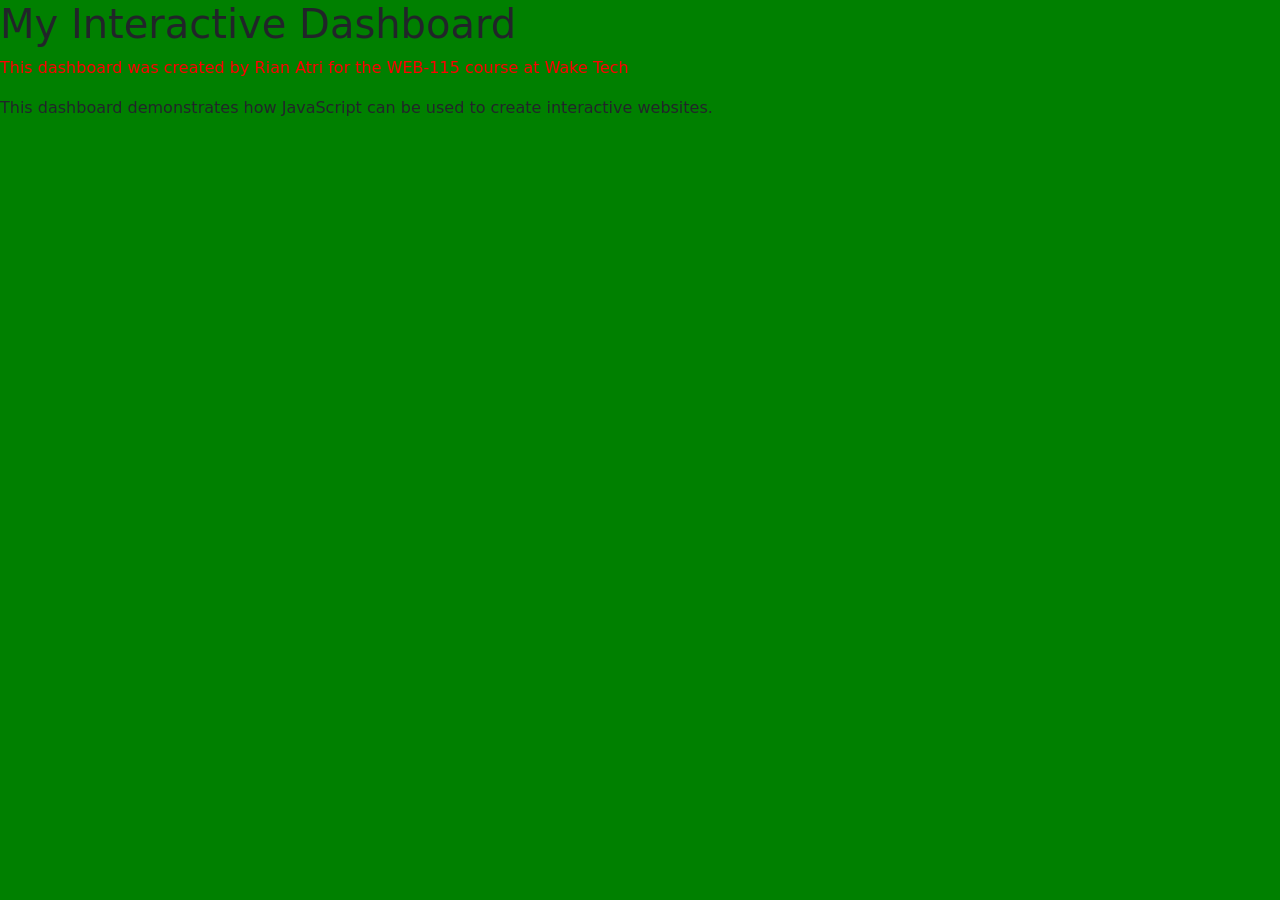
==== index.html @ 9f765875 "CSS Repair" ====
<!DOCTYPE html>
<html lang="en">
<head>
    
    <meta charset="UTF-8">
    <meta name="viewport" content="width=device-width, initial-scale=1.0">
    <title>Interactive Dashboard</title>
    <!-- Bootstrap  -->
    <link href="https://cdn.jsdelivr.net/npm/bootstrap@5.3.8/dist/css/bootstrap.min.css" rel="stylesheet" integrity="sha384-sRIl4kxILFvY47J16cr9ZwB07vP4J8+LH7qKQnuqkuIAvNWLzeN8tE5YBujZqJLB" crossorigin="anonymous">
    <script defer src="https://cdn.jsdelivr.net/npm/bootstrap@5.3.8/dist/js/bootstrap.bundle.min.js" integrity="sha384-FKyoEForCGlyvwx9Hj09JcYn3nv7wiPVlz7YYwJrWVcXK/BmnVDxM+D2scQbITxI" crossorigin="anonymous"></script>
    <link rel="stylesheet" href="css/style.css">

    <script defer src="js/script.js"></script>
</head>
<body>
    
    <h1>My Interactive Dashboard</h1>
    <p>This dashboard was created by Rian Atri for the WEB-115 course at Wake Tech</p>

    <script>
    document.write("This dashboard demonstrates how JavaScript can be used to create interactive websites.")
    </script>

    <noscript>Unfortunately, your web browser does not support JavaScript.</noscript>

     <div class="container">
    <div class="row">
        <!-- Dashboard Content -->
    </div>
</div>
</body>
</html>
---- css/style.css ----
p { 
    color: red;
}
body {
    background-color: green;
}
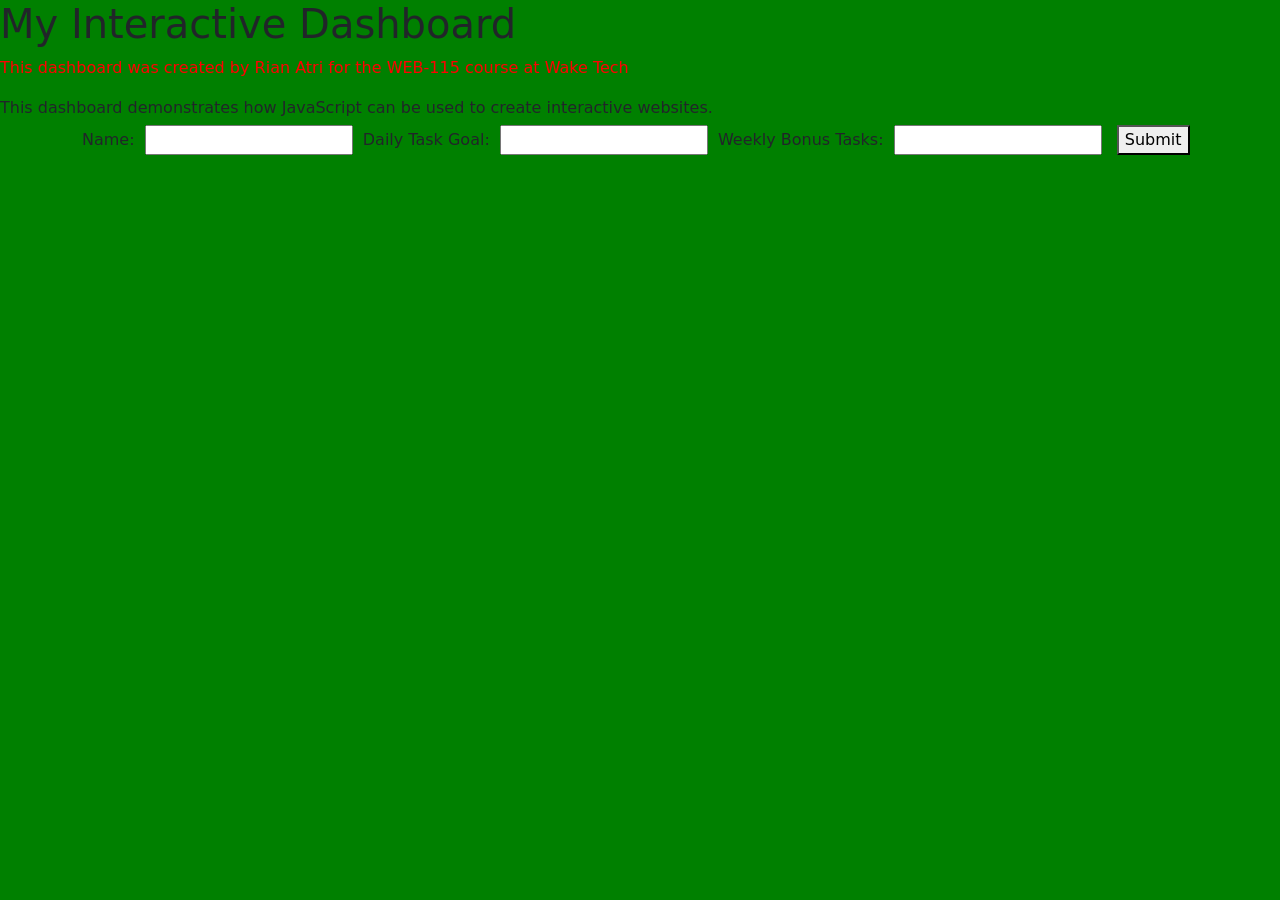
==== commit d6108714: "Created weekly goal function and form" ====
--- a/index.html
+++ b/index.html
@@ -10,7 +10,11 @@
     <script defer src="https://cdn.jsdelivr.net/npm/bootstrap@5.3.8/dist/js/bootstrap.bundle.min.js" integrity="sha384-FKyoEForCGlyvwx9Hj09JcYn3nv7wiPVlz7YYwJrWVcXK/BmnVDxM+D2scQbITxI" crossorigin="anonymous"></script>
     <link rel="stylesheet" href="css/style.css">
 
-    <script defer src="js/script.js"></script>
+    <style>
+        #weekly-tasks input, #goal-btn {
+            margin: 5px;
+        }
+    </style>
 </head>
 <body>
     
@@ -26,6 +30,24 @@
      <div class="container">
     <div class="row">
         <!-- Dashboard Content -->
+        <div class="col" id="weekly-tasks">
+            <script defer src="js/task-manager.js"></script>
+
+            <form>
+                <label for="name">Name:</label>
+                <input type="text" id="name">
+
+                <label for="daily-goal">Daily Task Goal:</label>
+                <input type="number" id="daily-goal">
+
+                <label for="bonus-tasks">Weekly Bonus Tasks:</label>
+                <input type="number" id="bonus-tasks">
+
+                <button id="goal-btn">Submit</button>
+            </form>
+
+            <p id="goal-message"></p>
+        </div>
     </div>
 </div>
 </body>
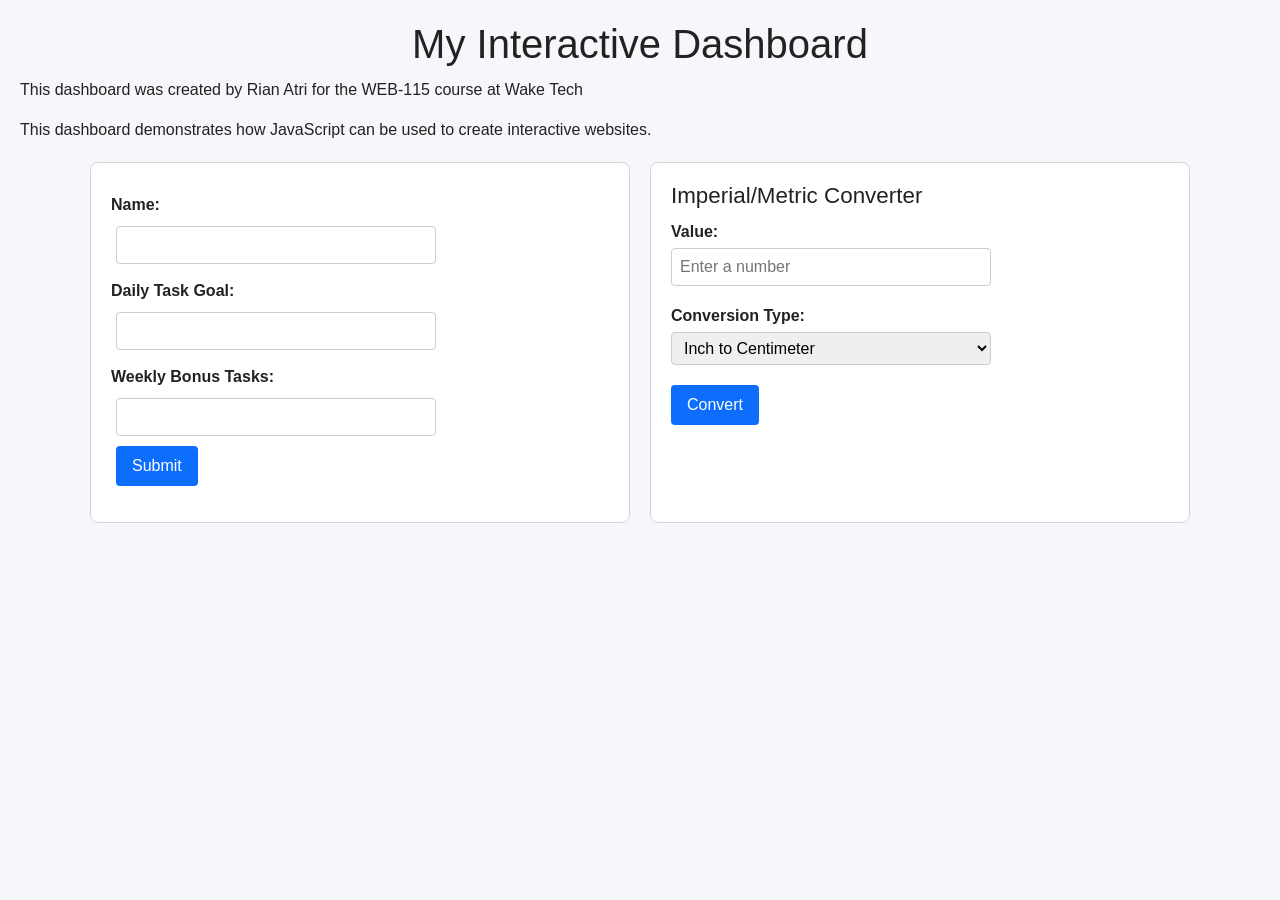
==== commit c0870517: "Implemented working metric converter" ====
--- a/index.html
+++ b/index.html
@@ -48,7 +48,33 @@
 
             <p id="goal-message"></p>
         </div>
+
+        <div class="col" id="metric-converter">
+            <h2>Imperial/Metric Converter</h2>
+            <form id="converter-form">
+                <label for="converter-value">Value:</label>
+                <input type="number" id="converter-value" step="any" placeholder="Enter a number">
+
+                <label for="conversion-type">Conversion Type:</label>
+                <select id="conversion-type">
+                    <option value="inch to centimeter">Inch to Centimeter</option>
+                    <option value="foot to centimeter">Foot to Centimeter</option>
+                    <option value="yard to meter">Yard to Meter</option>
+                    <option value="mile to kilometer">Mile to Kilometer</option>
+                    <option value="centimeter to inch">Centimeter to Inch</option>
+                    <option value="centimeter to foot">Centimeter to Foot</option>
+                    <option value="meter to yard">Meter to Yard</option>
+                    <option value="kilometer to mile">Kilometer to Mile</option>
+                </select>
+
+                <button id="convert-btn" type="submit">Convert</button>
+            </form>
+
+            <div id="conversion-result"></div>
+
+            <script defer src="js/metric-converter.js"></script>
+        </div>
     </div>
 </div>
 </body>
-</html>+</html>
--- a/css/style.css
+++ b/css/style.css
@@ -1,6 +1,77 @@
-p { 
-    color: red;
+body {
+    background-color: #f5f7fa;
+    font-family: Arial, Helvetica, sans-serif;
+    margin: 0;
+    padding: 20px;
+    color: #222;
 }
-body {
-    background-color: green;
-}+
+h1 {
+    text-align: center;
+    margin-bottom: 10px;
+}
+
+h2 {
+    margin-top: 0;
+    font-size: 1.4rem;
+}
+
+.container {
+    max-width: 1100px;
+    margin: 20px auto;
+}
+
+.row {
+    gap: 20px;
+}
+
+.col {
+    background-color: #ffffff;
+    border: 1px solid #d0d7de;
+    border-radius: 8px;
+    padding: 20px;
+    margin-bottom: 20px;
+}
+
+#weekly-tasks label,
+#metric-converter label {
+    display: block;
+    margin-top: 10px;
+    margin-bottom: 4px;
+    font-weight: bold;
+}
+
+#weekly-tasks input,
+#metric-converter input,
+#metric-converter select {
+    width: 100%;
+    max-width: 320px;
+    padding: 6px 8px;
+    margin-bottom: 8px;
+    border: 1px solid #ccc;
+    border-radius: 4px;
+}
+
+#goal-btn,
+#convert-btn {
+    display: block;
+    margin-top: 12px;
+    padding: 8px 16px;
+    background-color: #0d6efd;
+    color: #fff;
+    border: none;
+    border-radius: 4px;
+    cursor: pointer;
+}
+
+#goal-btn:hover,
+#convert-btn:hover {
+    background-color: #0b5ed7;
+}
+
+#goal-message,
+#conversion-result {
+    margin-top: 15px;
+    font-weight: bold;
+    color: #0a58ca;
+}
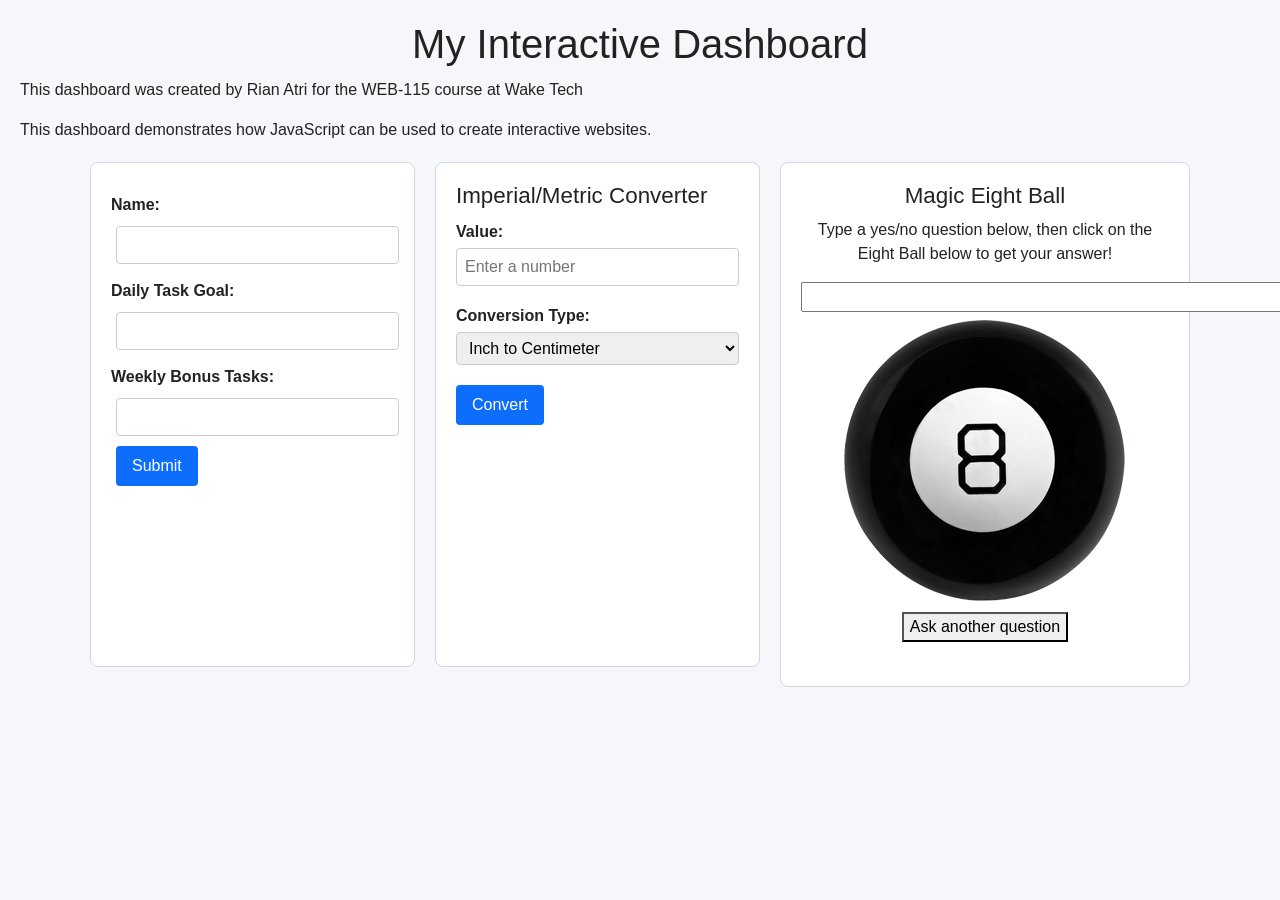
==== commit 9bf00c4a: "Complete magic eight ball feature" ====
--- a/index.html
+++ b/index.html
@@ -74,6 +74,22 @@
 
             <script defer src="js/metric-converter.js"></script>
         </div>
+
+        <div class="col" id="magic-eight-ball">
+            <script src="js/magic-eight-ball.js" defer></script>
+            <link rel="stylesheet" href="css/magic-eight-ball.css">
+            <h2 class="heading">Magic Eight Ball</h2>
+            <form>
+                <p>Type a yes/no question below, then click on the Eight Ball below to get your answer!</p>
+                <input id="question" name="question" size="80">
+                <div id="magicEightBall">
+                    <div id="circle"></div>
+                    <img id="ball" src="img/magic-eight-ball.png"/>
+                </div>
+                <button id="reset" name="reset" type="reset">Ask another question</button>
+            </form>
+            <br>
+        </div>
     </div>
 </div>
 </body>
--- a/css/magic-eight-ball.css
+++ b/css/magic-eight-ball.css
@@ -0,0 +1,43 @@
+
+#magic-eight-ball {
+  max-width: 410px;
+  text-align: center;
+  margin: auto;
+}
+
+#circle {
+  font-size: 12pt;
+  background-color: white;
+  color: black;
+  position: absolute;
+  margin-left: 70px;
+  margin-top: 70px;
+  height: 150px;
+  width: 150px;
+  border-radius: 50%;
+  text-wrap: wrap;
+  display: none;
+}
+
+
+img:active {
+  animation: shake 1s;
+  animation-iteration-count: infinite;
+}
+
+img:visited {
+  animation: none;
+}
+@keyframes shake {
+  0% { transform: translate(1px, 1px) rotate(0deg);  }
+  10% { transform: translate(-1px, -2px) rotate(-1deg); }
+  20% { transform: translate(-3px, 0px) rotate(1deg); }
+  30% { transform: translate(3px, 2px) rotate(0deg); }
+  40% { transform: translate(1px, -1px) rotate(1deg); }
+  50% { transform: translate(-1px, 2px) rotate(-1deg); }
+  60% { transform: translate(-3px, 1px) rotate(0deg); }
+  70% { transform: translate(3px, 1px) rotate(-1deg); }
+  80% { transform: translate(-1px, -1px) rotate(1deg); }
+  90% { transform: translate(1px, 2px) rotate(0deg); }
+  100% { transform: translate(1px, -2px) rotate(-1deg); }
+}
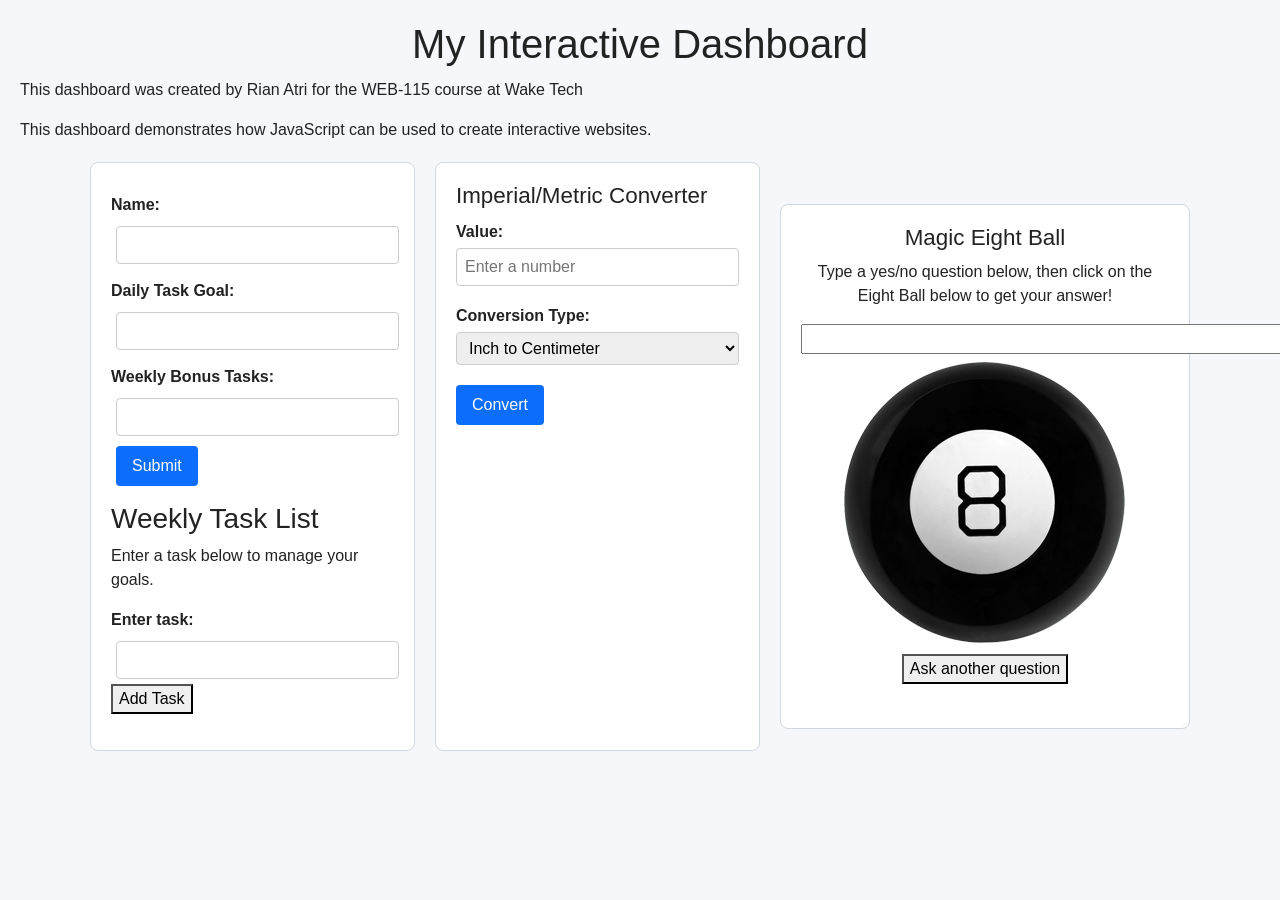
==== commit 24eaf5f6: "UI in HTML with JS generated UL and task logic" ====
--- a/index.html
+++ b/index.html
@@ -47,6 +47,7 @@
             </form>
 
             <p id="goal-message"></p>
+<div id="task-list"><h3>Weekly Task List</h3><p>Enter a task below to manage your goals.</p><form><label for="task-name">Enter task:</label><input type="text" id="task-name" name="task"><button type="submit" id="add-task">Add Task</button></form></div>
         </div>
 
         <div class="col" id="metric-converter">
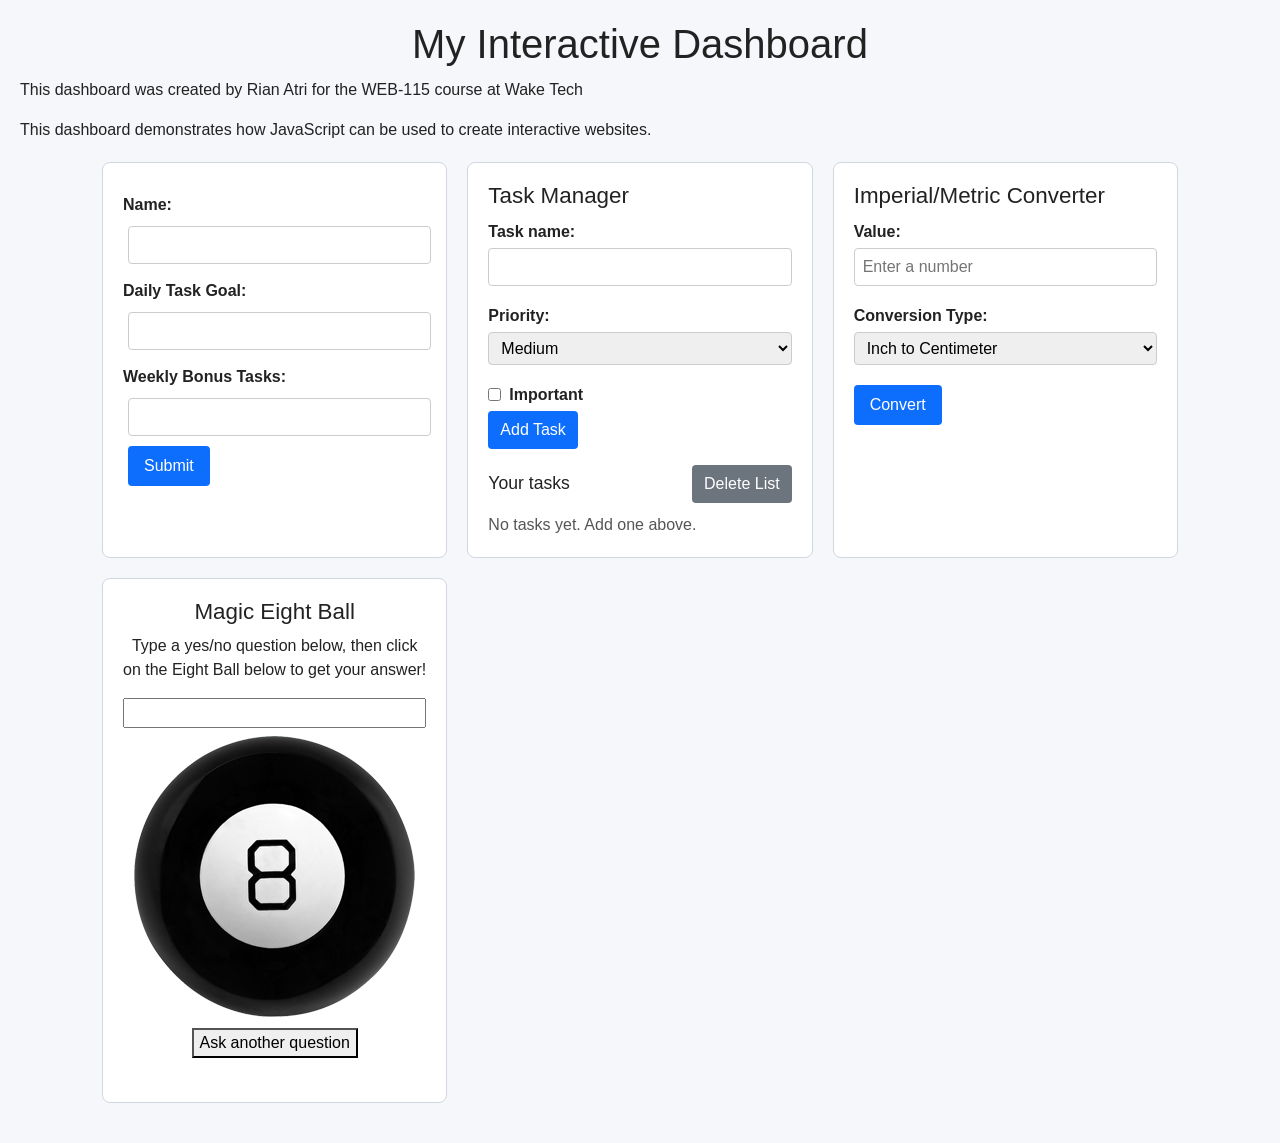
==== commit ac35a3de: "Add interactive task manager" ====
--- a/index.html
+++ b/index.html
@@ -8,6 +8,7 @@
     <!-- Bootstrap  -->
     <link href="https://cdn.jsdelivr.net/npm/bootstrap@5.3.8/dist/css/bootstrap.min.css" rel="stylesheet" integrity="sha384-sRIl4kxILFvY47J16cr9ZwB07vP4J8+LH7qKQnuqkuIAvNWLzeN8tE5YBujZqJLB" crossorigin="anonymous">
     <script defer src="https://cdn.jsdelivr.net/npm/bootstrap@5.3.8/dist/js/bootstrap.bundle.min.js" integrity="sha384-FKyoEForCGlyvwx9Hj09JcYn3nv7wiPVlz7YYwJrWVcXK/BmnVDxM+D2scQbITxI" crossorigin="anonymous"></script>
+    <script defer src="js/task-manager.js"></script>
     <link rel="stylesheet" href="css/style.css">
 
     <style>
@@ -28,11 +29,9 @@
     <noscript>Unfortunately, your web browser does not support JavaScript.</noscript>
 
      <div class="container">
-    <div class="row">
+    <main class="dashboard-grid">
         <!-- Dashboard Content -->
-        <div class="col" id="weekly-tasks">
-            <script defer src="js/task-manager.js"></script>
-
+        <div class="dashboard-card" id="weekly-tasks">
             <form>
                 <label for="name">Name:</label>
                 <input type="text" id="name">
@@ -47,10 +46,36 @@
             </form>
 
             <p id="goal-message"></p>
-<div id="task-list"><h3>Weekly Task List</h3><p>Enter a task below to manage your goals.</p><form><label for="task-name">Enter task:</label><input type="text" id="task-name" name="task"><button type="submit" id="add-task">Add Task</button></form></div>
         </div>
 
-        <div class="col" id="metric-converter">
+        <section class="dashboard-card" id="task-manager" aria-labelledby="task-heading">
+            <h2 id="task-heading">Task Manager</h2>
+            <form id="task-form">
+                <label for="task-name">Task name:</label>
+                <input type="text" id="task-name" name="taskName" required>
+
+                <label for="task-priority">Priority:</label>
+                <select id="task-priority" name="priority">
+                    <option value="High">High</option>
+                    <option value="Medium" selected>Medium</option>
+                    <option value="Low">Low</option>
+                </select>
+
+                <label class="task-check" for="task-important">
+                    <input type="checkbox" id="task-important" name="isImportant">
+                    Important
+                </label>
+                <button type="submit" id="add-task">Add Task</button>
+            </form>
+
+            <div class="task-list-heading">
+                <h3>Your tasks</h3>
+                <button type="button" id="delete-list">Delete List</button>
+            </div>
+            <div id="task-list" aria-live="polite"></div>
+        </section>
+
+        <div class="dashboard-card" id="metric-converter">
             <h2>Imperial/Metric Converter</h2>
             <form id="converter-form">
                 <label for="converter-value">Value:</label>
@@ -76,13 +101,13 @@
             <script defer src="js/metric-converter.js"></script>
         </div>
 
-        <div class="col" id="magic-eight-ball">
+        <div class="dashboard-card" id="magic-eight-ball">
             <script src="js/magic-eight-ball.js" defer></script>
             <link rel="stylesheet" href="css/magic-eight-ball.css">
             <h2 class="heading">Magic Eight Ball</h2>
             <form>
                 <p>Type a yes/no question below, then click on the Eight Ball below to get your answer!</p>
-                <input id="question" name="question" size="80">
+                <input id="question" name="question">
                 <div id="magicEightBall">
                     <div id="circle"></div>
                     <img id="ball" src="img/magic-eight-ball.png"/>
@@ -91,7 +116,7 @@
             </form>
             <br>
         </div>
-    </div>
+    </main>
 </div>
 </body>
 </html>
--- a/css/style.css
+++ b/css/style.css
@@ -21,16 +21,17 @@
     margin: 20px auto;
 }
 
-.row {
+.dashboard-grid {
+    display: grid;
+    grid-template-columns: repeat(3, minmax(0, 1fr));
     gap: 20px;
 }
 
-.col {
+.dashboard-card {
     background-color: #ffffff;
     border: 1px solid #d0d7de;
     border-radius: 8px;
     padding: 20px;
-    margin-bottom: 20px;
 }
 
 #weekly-tasks label,
@@ -52,6 +53,37 @@
     border-radius: 4px;
 }
 
+#task-manager label {
+    display: block;
+    margin: 10px 0 4px;
+    font-weight: bold;
+}
+
+#task-manager input[type="text"],
+#task-manager select,
+.task-edit-form input[type="text"],
+.task-edit-form select {
+    width: 100%;
+    max-width: 320px;
+    padding: 6px 8px;
+    margin-bottom: 8px;
+    border: 1px solid #ccc;
+    border-radius: 4px;
+}
+
+#task-manager .task-check,
+.task-edit-form .task-important-check {
+    display: flex;
+    align-items: center;
+    gap: 8px;
+}
+
+#task-manager input[type="checkbox"],
+.task-edit-form input[type="checkbox"] {
+    width: auto;
+    margin: 0;
+}
+
 #goal-btn,
 #convert-btn {
     display: block;
@@ -69,9 +101,126 @@
     background-color: #0b5ed7;
 }
 
+#task-manager button {
+    padding: 7px 12px;
+    background-color: #0d6efd;
+    color: #fff;
+    border: none;
+    border-radius: 4px;
+    cursor: pointer;
+}
+
+#task-manager button:hover {
+    background-color: #0b5ed7;
+}
+
+.task-list-heading {
+    display: flex;
+    align-items: center;
+    justify-content: space-between;
+    gap: 12px;
+    margin: 16px 0 10px;
+}
+
+.task-list-heading h3 {
+    margin: 0;
+    font-size: 1.1rem;
+}
+
+#task-manager #delete-list {
+    background-color: #6c757d;
+}
+
+#task-manager #delete-list:hover {
+    background-color: #565e64;
+}
+
+#task-list {
+    display: grid;
+    gap: 10px;
+}
+
+.task-card {
+    display: grid;
+    gap: 12px;
+    padding: 12px;
+    border: 1px solid #d0d7de;
+    border-radius: 6px;
+}
+
+.task-details {
+    display: flex;
+    align-items: flex-start;
+    justify-content: space-between;
+    gap: 12px;
+}
+
+.task-name {
+    margin: 0;
+    font-weight: 600;
+    overflow-wrap: anywhere;
+}
+
+.task-priority {
+    flex-shrink: 0;
+    padding: 3px 8px;
+    border-radius: 12px;
+    font-size: 0.85rem;
+}
+
+.task-controls {
+    display: flex;
+    flex-wrap: wrap;
+    gap: 8px;
+}
+
+#task-manager .task-controls button,
+.task-edit-form button[type="button"] {
+    background-color: #e9ecef;
+    color: #222;
+}
+
+#task-manager .task-controls button:hover,
+.task-edit-form button[type="button"]:hover {
+    background-color: #d8dee4;
+}
+
+.task-edit-form {
+    display: grid;
+    gap: 6px;
+    margin: 0;
+}
+
+.task-empty {
+    margin: 0;
+    color: #555;
+}
+
+#magic-eight-ball input[name="question"] {
+    width: 100%;
+    max-width: 100%;
+    box-sizing: border-box;
+}
+
 #goal-message,
 #conversion-result {
     margin-top: 15px;
     font-weight: bold;
     color: #0a58ca;
 }
+
+@media (max-width: 960px) {
+    .dashboard-grid {
+        grid-template-columns: repeat(2, minmax(0, 1fr));
+    }
+}
+
+@media (max-width: 640px) {
+    body {
+        padding: 14px;
+    }
+
+    .dashboard-grid {
+        grid-template-columns: 1fr;
+    }
+}
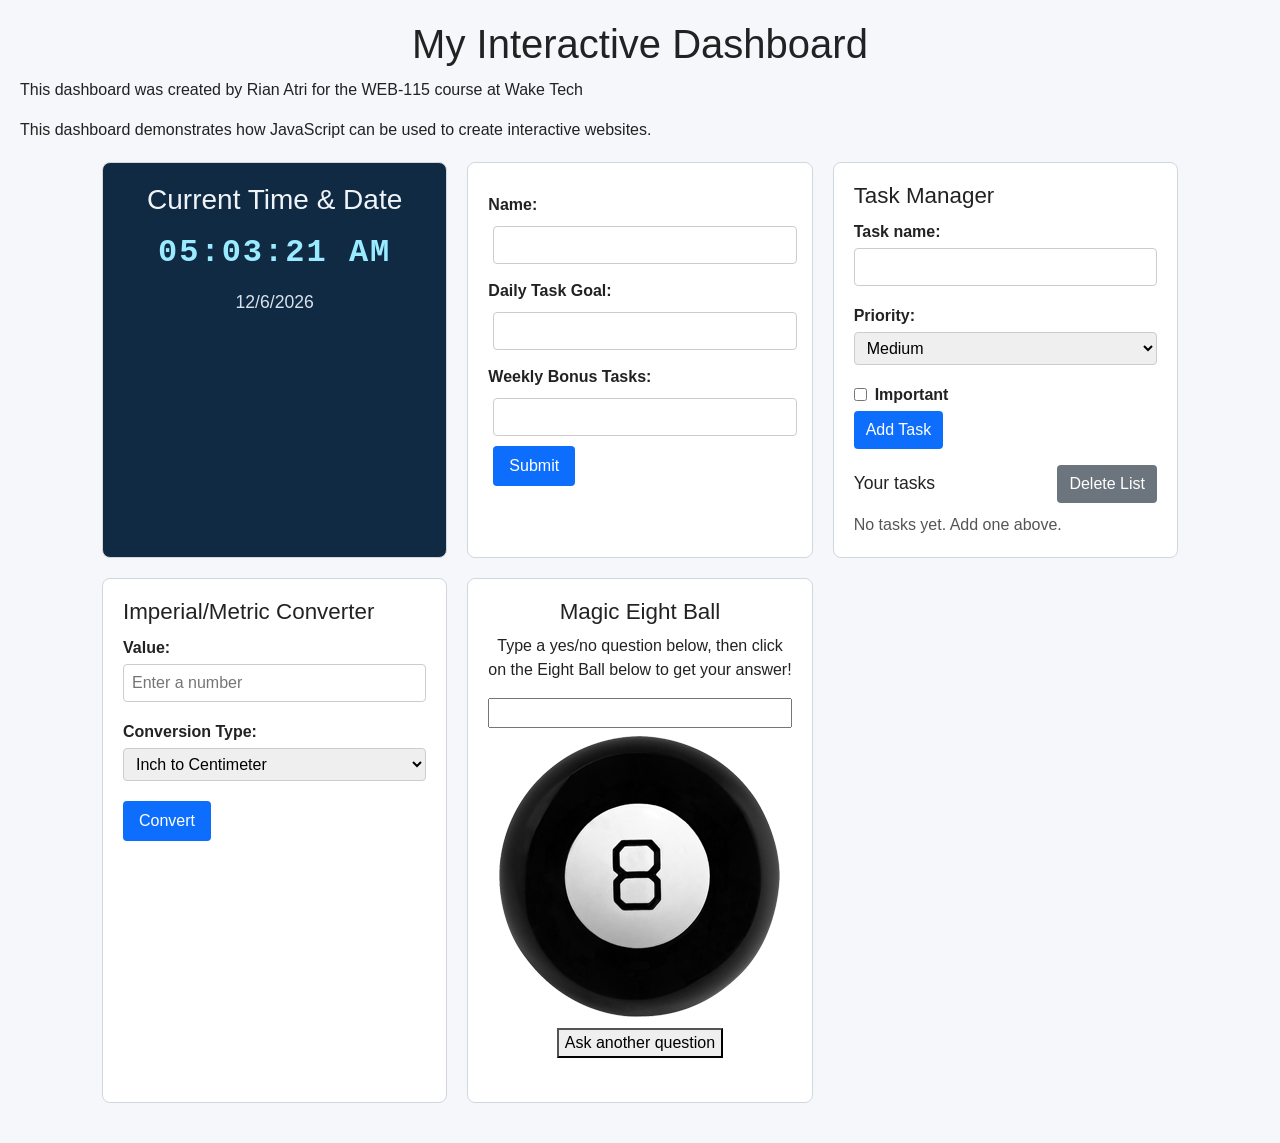
==== commit 0aba7829: "Implemented real-time clock and date component" ====
--- a/index.html
+++ b/index.html
@@ -8,8 +8,10 @@
     <!-- Bootstrap  -->
     <link href="https://cdn.jsdelivr.net/npm/bootstrap@5.3.8/dist/css/bootstrap.min.css" rel="stylesheet" integrity="sha384-sRIl4kxILFvY47J16cr9ZwB07vP4J8+LH7qKQnuqkuIAvNWLzeN8tE5YBujZqJLB" crossorigin="anonymous">
     <script defer src="https://cdn.jsdelivr.net/npm/bootstrap@5.3.8/dist/js/bootstrap.bundle.min.js" integrity="sha384-FKyoEForCGlyvwx9Hj09JcYn3nv7wiPVlz7YYwJrWVcXK/BmnVDxM+D2scQbITxI" crossorigin="anonymous"></script>
-    <script defer src="js/task-manager.js"></script>
-    <link rel="stylesheet" href="css/style.css">
+    <script defer src="js/task-manager.js?v=2"></script>
+    <script defer src="js/digital-clock.js"></script>
+    <link rel="stylesheet" href="css/style.css?v=2">
+    <link rel="stylesheet" href="css/digital-clock.css">
 
     <style>
         #weekly-tasks input, #goal-btn {
@@ -31,6 +33,12 @@
      <div class="container">
     <main class="dashboard-grid">
         <!-- Dashboard Content -->
+        <div class="col dashboard-card" id="digital-clock">
+            <h3>Current Time & Date</h3>
+            <div id="clock-face"></div>
+            <p id="calendar-date"></p>
+        </div>
+
         <div class="dashboard-card" id="weekly-tasks">
             <form>
                 <label for="name">Name:</label>
@@ -98,7 +106,7 @@
 
             <div id="conversion-result"></div>
 
-            <script defer src="js/metric-converter.js"></script>
+            <script defer src="js/metric-converter.js?v=2"></script>
         </div>
 
         <div class="dashboard-card" id="magic-eight-ball">
--- a/css/digital-clock.css
+++ b/css/digital-clock.css
@@ -0,0 +1,20 @@
+#digital-clock {
+    background-color: #102a43;
+    color: #f0f4f8;
+    text-align: center;
+}
+
+#clock-face {
+    font-family: "Courier New", Courier, monospace;
+    font-size: 2rem;
+    font-weight: bold;
+    letter-spacing: 2px;
+    color: #9aebff;
+    margin: 12px 0;
+}
+
+#calendar-date {
+    font-size: 1.1rem;
+    color: #d9e2ec;
+    margin-bottom: 0;
+}
